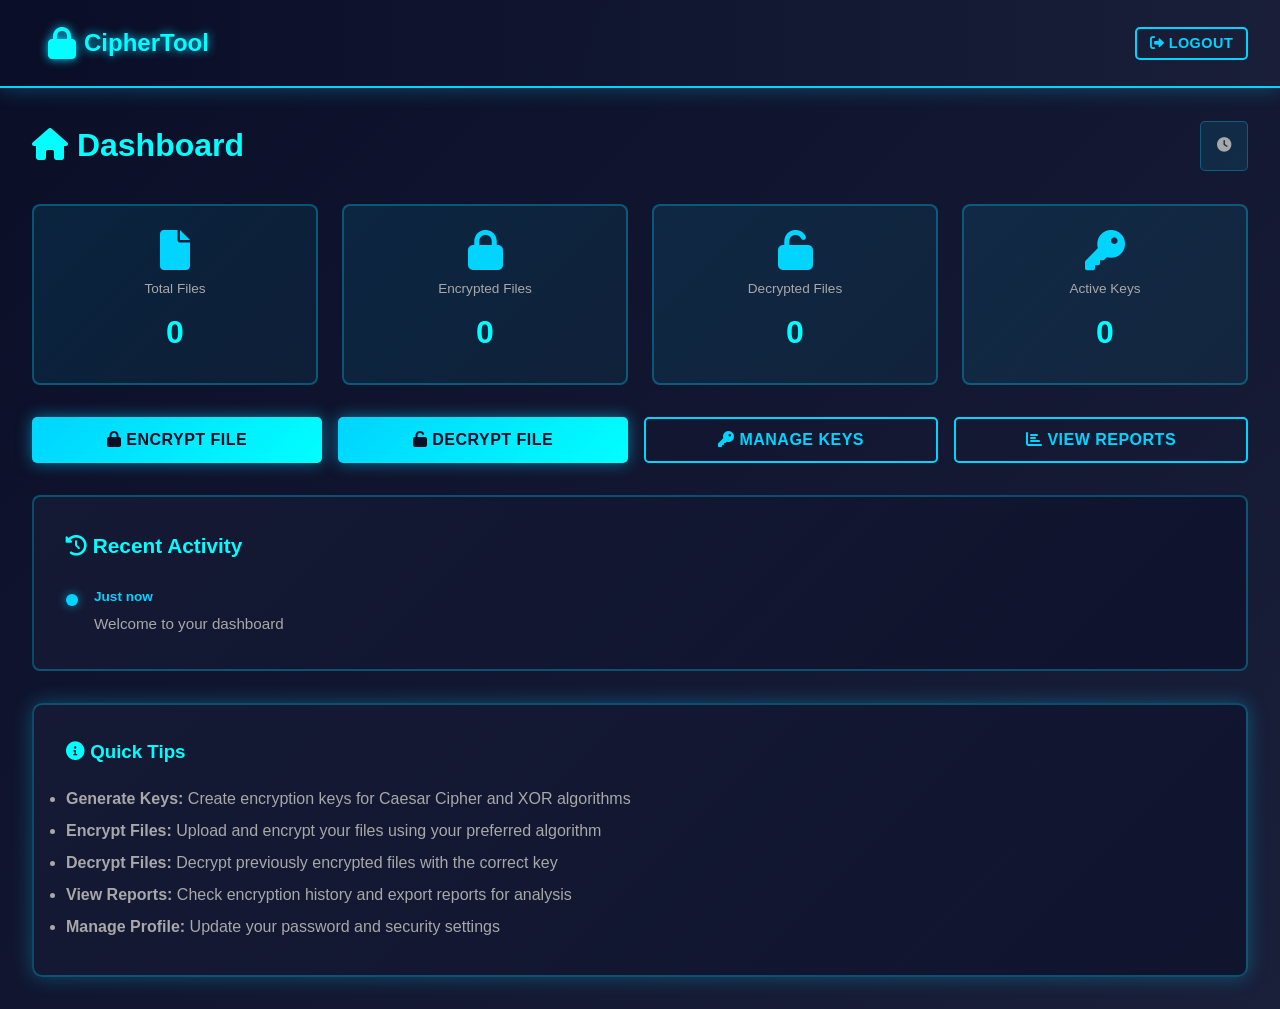
==== frontend/dashboard.html @ 05b0167c "message" ====
<!DOCTYPE html>
<html lang="en">
<head>
    <meta charset="UTF-8">
    <meta name="viewport" content="width=device-width, initial-scale=1.0">
    <title>Dashboard - CipherTool</title>
    <link rel="stylesheet" href="css/style.css">
    <link rel="stylesheet" href="https://cdnjs.cloudflare.com/ajax/libs/font-awesome/6.0.0/css/all.min.css">
    <style>
        .dashboard-wrapper {
            display: flex;
            min-height: calc(100vh - 60px);
        }

        .sidebar {
            position: relative;
            top: 0;
            width: 250px;
            height: auto;
            min-height: 100vh;
        }

        main {
            flex: 1;
            padding: 2rem;
        }

        .dashboard-header {
            display: flex;
            justify-content: space-between;
            align-items: center;
            margin-bottom: 2rem;
        }

        .dashboard-title {
            color: #00ffff;
            font-size: 2rem;
            font-weight: 700;
        }

        .user-info {
            background: rgba(0, 212, 255, 0.1);
            border: 1px solid rgba(0, 212, 255, 0.3);
            border-radius: 5px;
            padding: 0.75rem 1rem;
            color: #a8a8a8;
            font-size: 0.9rem;
        }

        .stats-grid {
            display: grid;
            grid-template-columns: repeat(auto-fit, minmax(200px, 1fr));
            gap: 1.5rem;
            margin-bottom: 2rem;
            animation: fadeInUp 0.8s ease-out;
        }

        @keyframes fadeInUp {
            from { opacity: 0; transform: translateY(30px); }
            to { opacity: 1; transform: translateY(0); }
        }

        .stat-card {
            background: linear-gradient(135deg, rgba(0, 212, 255, 0.1) 0%, rgba(0, 255, 255, 0.05) 100%);
            border: 2px solid rgba(0, 212, 255, 0.3);
            border-radius: 8px;
            padding: 1.5rem;
            text-align: center;
            transition: all 0.4s cubic-bezier(0.4, 0, 0.2, 1);
        }

        .stat-card:hover {
            transform: translateY(-8px);
            box-shadow: 0 0 30px rgba(0, 212, 255, 0.5);
            border-color: #00ffff;
            background: linear-gradient(135deg, rgba(0, 212, 255, 0.2) 0%, rgba(0, 255, 255, 0.1) 100%);
        }

        .stat-icon {
            font-size: 2.5rem;
            color: #00d4ff;
            margin-bottom: 0.5rem;
        }

        .stat-label {
            color: #a8a8a8;
            font-size: 0.85rem;
            margin-bottom: 0.5rem;
        }

        .stat-value {
            color: #00ffff;
            font-size: 2rem;
            font-weight: bold;
        }

        .action-buttons {
            display: flex;
            gap: 1rem;
            margin-bottom: 2rem;
            flex-wrap: wrap;
        }

        .action-buttons .btn {
            flex: 1;
            min-width: 150px;
        }

        .timeline {
            background: linear-gradient(135deg, rgba(26, 31, 58, 0.6) 0%, rgba(10, 14, 39, 0.6) 100%);
            border: 2px solid rgba(0, 212, 255, 0.3);
            border-radius: 8px;
            padding: 2rem;
            margin-bottom: 2rem;
        }

        .timeline-title {
            color: #00ffff;
            font-size: 1.3rem;
            margin-bottom: 1.5rem;
            font-weight: 600;
        }

        .timeline-item {
            display: flex;
            gap: 1rem;
            margin-bottom: 1.5rem;
            padding-bottom: 1.5rem;
            border-bottom: 1px solid rgba(0, 212, 255, 0.2);
        }

        .timeline-item:last-child {
            border-bottom: none;
            margin-bottom: 0;
            padding-bottom: 0;
        }

        .timeline-dot {
            width: 12px;
            height: 12px;
            border-radius: 50%;
            background: #00d4ff;
            margin-top: 0.5rem;
            flex-shrink: 0;
            box-shadow: 0 0 10px rgba(0, 212, 255, 0.6);
        }

        .timeline-content {
            flex: 1;
        }

        .timeline-time {
            color: #00d4ff;
            font-size: 0.85rem;
            font-weight: 600;
        }

        .timeline-text {
            color: #a8a8a8;
            font-size: 0.95rem;
            margin-top: 0.3rem;
        }

        .hamburger {
            display: none;
            background: none;
            border: none;
            color: #00d4ff;
            font-size: 1.5rem;
            cursor: pointer;
        }

        @media (max-width: 768px) {
            .dashboard-wrapper {
                flex-direction: column;
            }

            .sidebar {
                width: 100%;
                border: none;
                border-bottom: 2px solid var(--accent-blue);
            }

            .hamburger {
                display: block;
            }

            main {
                padding: 1rem;
            }

            .stats-grid {
                grid-template-columns: 1fr 1fr;
            }

            .action-buttons {
                flex-direction: column;
            }

            .action-buttons .btn {
                width: 100%;
            }
        }
    </style>
</head>
<body>
    <header>
        <div class="header-content">
            <div class="logo" onclick="goHome()" title="Go to Dashboard" style="cursor: pointer;">
                <i class="fas fa-lock logo-icon"></i>
                <span>CipherTool</span>
            </div>
            <nav>
                <span id="userDisplay" style="color: #00d4ff;"></span>
                <button onclick="logout()" class="btn btn-secondary" style="font-size: 0.9rem; padding: 0.4rem 0.8rem;">
                    <i class="fas fa-sign-out-alt"></i> Logout
                </button>
            </nav>
        </div>
    </header>

    <div class="dashboard-wrapper">
        
        <aside class="sidebar">
            <ul class="sidebar-nav">
                <li><a href="dashboard.html" class="active"><i class="fas fa-chart-line"></i> Dashboard</a></li>
                <li><a href="encrypt.html"><i class="fas fa-lock"></i> Encrypt File</a></li>
                <li><a href="decrypt.html"><i class="fas fa-unlock"></i> Decrypt File</a></li>
                <li><a href="keys.html"><i class="fas fa-key"></i> Key Management</a></li>
                <li><a href="reports.html"><i class="fas fa-file-alt"></i> Reports</a></li>
                <li><a href="profile.html"><i class="fas fa-user"></i> Profile</a></li>
            </ul>
        </aside>

        <main>
            <div class="dashboard-header">
                <h1 class="dashboard-title"><i class="fas fa-home"></i> Dashboard</h1>
                <div class="user-info">
                    <i class="fas fa-clock"></i> <span id="currentTime"></span>
                </div>
            </div>

            
            <div class="stats-grid">
                <div class="stat-card">
                    <i class="fas fa-file stat-icon"></i>
                    <div class="stat-label">Total Files</div>
                    <div class="stat-value" id="totalFiles">0</div>
                </div>

                <div class="stat-card">
                    <i class="fas fa-lock stat-icon"></i>
                    <div class="stat-label">Encrypted Files</div>
                    <div class="stat-value" id="encryptedFiles">0</div>
                </div>

                <div class="stat-card">
                    <i class="fas fa-unlock stat-icon"></i>
                    <div class="stat-label">Decrypted Files</div>
                    <div class="stat-value" id="decryptedFiles">0</div>
                </div>

                <div class="stat-card">
                    <i class="fas fa-key stat-icon"></i>
                    <div class="stat-label">Active Keys</div>
                    <div class="stat-value" id="activeKeys">0</div>
                </div>
            </div>

            
            <div class="action-buttons">
                <button onclick="navigateTo('encrypt')" class="btn btn-primary">
                    <i class="fas fa-lock"></i> Encrypt File
                </button>
                <button onclick="navigateTo('decrypt')" class="btn btn-primary">
                    <i class="fas fa-unlock"></i> Decrypt File
                </button>
                <button onclick="navigateTo('keys')" class="btn btn-secondary">
                    <i class="fas fa-key"></i> Manage Keys
                </button>
                <button onclick="navigateTo('reports')" class="btn btn-secondary">
                    <i class="fas fa-chart-bar"></i> View Reports
                </button>
            </div>

            
            <div class="timeline">
                <h3 class="timeline-title"><i class="fas fa-history"></i> Recent Activity</h3>
                <div id="activityTimeline">
                    <div class="timeline-item">
                        <div class="timeline-dot"></div>
                        <div class="timeline-content">
                            <div class="timeline-time">Just now</div>
                            <div class="timeline-text">Welcome to your dashboard</div>
                        </div>
                    </div>
                </div>
            </div>

            
            <div class="container">
                <h3 style="color: #00ffff; margin-bottom: 1rem;">
                    <i class="fas fa-info-circle"></i> Quick Tips
                </h3>
                <ul style="color: #a8a8a8; line-height: 2;">
                    <li><strong>Generate Keys:</strong> Create encryption keys for Caesar Cipher and XOR algorithms</li>
                    <li><strong>Encrypt Files:</strong> Upload and encrypt your files using your preferred algorithm</li>
                    <li><strong>Decrypt Files:</strong> Decrypt previously encrypted files with the correct key</li>
                    <li><strong>View Reports:</strong> Check encryption history and export reports for analysis</li>
                    <li><strong>Manage Profile:</strong> Update your password and security settings</li>
                </ul>
            </div>
        </main>
    </div>

    <div id="alertContainer"></div>
    <script src="js/app.js"></script>
    <script>
        if (!isAuthenticated()) {
            window.location.href = 'login.html';
        }

        function updateTime() {
        function updateTime() {
            const now = new Date();
            document.getElementById('currentTime').textContent = now.toLocaleTimeString();
        }
        setInterval(updateTime, 1000);
        updateTime();

        async function loadDashboard() {
            try {
                const keys = await getAllKeys();
                document.getElementById('activeKeys').textContent = keys.length || 0;

                
                document.getElementById('totalFiles').textContent = Math.floor(Math.random() * 50) + 1;
                document.getElementById('encryptedFiles').textContent = Math.floor(Math.random() * 30);
                document.getElementById('decryptedFiles').textContent = Math.floor(Math.random() * 20);
            } catch (error) {
                console.error('Dashboard load error:', error);
            }
        }

        loadDashboard();
    </script>
</body>
</html>
---- frontend/css/style.css ----
@keyframes fadeInDown {
    from {
        opacity: 0;
        transform: translateY(-30px);
    }
    to {
        opacity: 1;
        transform: translateY(0);
    }
}

@keyframes fadeInUp {
    from {
        opacity: 0;
        transform: translateY(30px);
    }
    to {
        opacity: 1;
        transform: translateY(0);
    }
}

@keyframes slideInLeft {
    from {
        opacity: 0;
        transform: translateX(-30px);
    }
    to {
        opacity: 1;
        transform: translateX(0);
    }
}

@keyframes glowPulse {
    0% { box-shadow: 0 0 20px rgba(0, 212, 255, 0.3); }
    50% { box-shadow: 0 0 40px rgba(0, 212, 255, 0.6); }
    100% { box-shadow: 0 0 20px rgba(0, 212, 255, 0.3); }
}

@keyframes shimmer {
    0% { background-position: -1000px 0; }
    100% { background-position: 1000px 0; }
}

@keyframes rotate {
    from { transform: rotate(0deg); }
    to { transform: rotate(360deg); }
}

:root {
    --primary-dark: #0a0e27;
    --secondary-dark: #1a1f3a;
    --accent-blue: #00d4ff;
    --accent-neon: #00ffff;
    --danger: #ff006e;
    --success: #00ff00;
    --warning: #ffa500;
    --text-primary: #ffffff;
    --text-secondary: #a8a8a8;
    --border-color: #00d4ff;
    --shadow: 0 0 20px rgba(0, 212, 255, 0.3);
}

* {
    margin: 0;
    padding: 0;
    box-sizing: border-box;
}

body {
    font-family: 'Segoe UI', Tahoma, Geneva, Verdana, sans-serif;
    background: linear-gradient(135deg, var(--primary-dark) 0%, var(--secondary-dark) 100%);
    color: var(--text-primary);
    line-height: 1.6;
    overflow-x: hidden;
    animation: fadeInDown 0.6s ease-out;
}


header {
    background: linear-gradient(90deg, rgba(10, 14, 39, 0.95) 0%, rgba(26, 31, 58, 0.95) 100%);
    border-bottom: 2px solid var(--accent-blue);
    padding: 1rem 2rem;
    position: sticky;
    top: 0;
    z-index: 1000;
    box-shadow: var(--shadow);
}

.header-content {
    display: flex;
    justify-content: space-between;
    align-items: center;
    max-width: 1400px;
    margin: 0 auto;
}

.logo {
    display: flex;
    align-items: center;
    gap: 0.5rem;
    font-size: 1.5rem;
    font-weight: bold;
    color: var(--accent-neon);
    text-shadow: 0 0 10px var(--accent-blue);
    cursor: pointer;
    transition: all 0.3s ease;
    padding: 0.5rem 1rem;
    border-radius: 5px;
}

.logo:hover {
    transform: scale(1.05);
    box-shadow: 0 0 20px rgba(0, 255, 255, 0.5);
}

.logo-icon {
    font-size: 2rem;
    animation: glowPulse 2s ease-in-out infinite;
}

nav {
    display: flex;
    gap: 2rem;
    align-items: center;
}

nav a, nav button {
    color: var(--text-secondary);
    text-decoration: none;
    transition: all 0.3s ease;
    font-size: 0.95rem;
    border: none;
    background: none;
    cursor: pointer;
    padding: 0.5rem 1rem;
}

nav a:hover, nav button:hover {
    color: var(--accent-neon);
    text-shadow: 0 0 10px var(--accent-blue);
}


.sidebar {
    position: fixed;
    left: 0;
    top: 60px;
    width: 250px;
    height: calc(100vh - 60px);
    background: linear-gradient(180deg, rgba(26, 31, 58, 0.98) 0%, rgba(10, 14, 39, 0.98) 100%);
    border-right: 2px solid var(--accent-blue);
    overflow-y: auto;
    box-shadow: var(--shadow);
    display: none;
}

.sidebar.active {
    display: block;
}

.sidebar-nav {
    list-style: none;
    padding: 1rem 0;
}

.sidebar-nav li {
    border-bottom: 1px solid rgba(0, 212, 255, 0.1);
}

.sidebar-nav a {
    display: flex;
    align-items: center;
    gap: 1rem;
    padding: 1rem 1.5rem;
    color: var(--text-secondary);
    text-decoration: none;
    transition: all 0.3s ease;
}

.sidebar-nav a:hover,
.sidebar-nav a.active {
    background: rgba(0, 212, 255, 0.1);
    color: var(--accent-neon);
    border-left: 3px solid var(--accent-blue);
    padding-left: 1.2rem;
}


main {
    padding: 2rem;
    max-width: 1400px;
    margin: 0 auto;
    min-height: calc(100vh - 60px);
}

.container {
    background: linear-gradient(135deg, rgba(26, 31, 58, 0.6) 0%, rgba(10, 14, 39, 0.6) 100%);
    border: 2px solid rgba(0, 212, 255, 0.3);
    border-radius: 10px;
    padding: 2rem;
    box-shadow: var(--shadow);
}


.card {
    background: linear-gradient(135deg, rgba(26, 31, 58, 0.5) 0%, rgba(10, 14, 39, 0.5) 100%);
    border: 1px solid rgba(0, 212, 255, 0.3);
    border-radius: 8px;
    padding: 1.5rem;
    transition: all 0.4s cubic-bezier(0.4, 0, 0.2, 1);
    margin-bottom: 1rem;
    animation: fadeInUp 0.6s ease-out;
}

.card:hover {
    transform: translateY(-8px);
    box-shadow: 0 0 30px rgba(0, 212, 255, 0.5);
    border-color: var(--accent-neon);
    background: linear-gradient(135deg, rgba(26, 31, 58, 0.8) 0%, rgba(10, 14, 39, 0.8) 100%);
}

.card-title {
    color: var(--accent-neon);
    font-size: 1.2rem;
    font-weight: 600;
    margin-bottom: 0.5rem;
}

.card-value {
    font-size: 2rem;
    font-weight: bold;
    color: var(--accent-blue);
    margin: 0.5rem 0;
}


form {
    display: flex;
    flex-direction: column;
    gap: 1rem;
}

.form-group {
    display: flex;
    flex-direction: column;
}

label {
    color: var(--text-secondary);
    font-size: 0.9rem;
    margin-bottom: 0.5rem;
    font-weight: 500;
}

input, textarea, select {
    padding: 0.75rem;
    background: rgba(0, 212, 255, 0.05);
    border: 2px solid rgba(0, 212, 255, 0.3);
    border-radius: 5px;
    color: var(--text-primary);
    font-family: inherit;
    font-size: 1rem;
    transition: all 0.3s ease;
}

input:focus, textarea:focus, select:focus {
    outline: none;
    border-color: var(--accent-neon);
    box-shadow: 0 0 10px rgba(0, 255, 255, 0.3);
    background: rgba(0, 212, 255, 0.1);
}

input::placeholder {
    color: var(--text-secondary);
}

textarea {
    resize: vertical;
    min-height: 100px;
}


.btn {
    padding: 0.75rem 1.5rem;
    border: none;
    border-radius: 5px;
    font-size: 1rem;
    font-weight: 600;
    cursor: pointer;
    transition: all 0.3s ease;
    text-decoration: none;
    display: inline-block;
    text-align: center;
    text-transform: uppercase;
    letter-spacing: 0.5px;
}

.btn-primary {
    background: linear-gradient(135deg, #00d4ff 0%, #00ffff 100%);
    color: var(--primary-dark);
    box-shadow: 0 0 15px rgba(0, 212, 255, 0.5);
}

.btn-primary:hover {
    transform: translateY(-3px);
    box-shadow: 0 0 25px rgba(0, 212, 255, 0.8);
}

.btn-secondary {
    background: transparent;
    color: var(--accent-blue);
    border: 2px solid var(--accent-blue);
}

.btn-secondary:hover {
    background: rgba(0, 212, 255, 0.1);
    box-shadow: 0 0 15px rgba(0, 212, 255, 0.5);
}

.btn-danger {
    background: linear-gradient(135deg, #ff006e 0%, #ff1493 100%);
    color: white;
}

.btn-danger:hover {
    transform: translateY(-3px);
    box-shadow: 0 0 15px rgba(255, 0, 110, 0.5);
}

.btn-success {
    background: linear-gradient(135deg, #00ff00 0%, #00dd00 100%);
    color: var(--primary-dark);
}

.btn-success:hover {
    transform: translateY(-3px);
    box-shadow: 0 0 15px rgba(0, 255, 0, 0.5);
}

.btn:disabled {
    opacity: 0.5;
    cursor: not-allowed;
}


table {
    width: 100%;
    border-collapse: collapse;
    margin-top: 1rem;
}

th {
    background: rgba(0, 212, 255, 0.1);
    color: var(--accent-neon);
    padding: 1rem;
    text-align: left;
    border-bottom: 2px solid var(--accent-blue);
    font-weight: 600;
}

td {
    padding: 1rem;
    border-bottom: 1px solid rgba(0, 212, 255, 0.2);
}

tr:hover {
    background: rgba(0, 212, 255, 0.05);
}


@keyframes glow {
    0%, 100% { box-shadow: 0 0 20px rgba(0, 212, 255, 0.3); }
    50% { box-shadow: 0 0 40px rgba(0, 212, 255, 0.6); }
}

@keyframes pulse {
    0%, 100% { opacity: 1; }
    50% { opacity: 0.7; }
}

@keyframes slideIn {
    from {
        opacity: 0;
        transform: translateY(20px);
    }
    to {
        opacity: 1;
        transform: translateY(0);
    }
}

.animate-glow {
    animation: glow 2s ease-in-out infinite;
}

.animate-pulse {
    animation: pulse 2s ease-in-out infinite;
}

.animate-slide-in {
    animation: slideIn 0.3s ease-out;
}


.alert {
    padding: 1rem;
    border-radius: 5px;
    margin-bottom: 1rem;
    border-left: 4px solid;
}

.alert-success {
    background: rgba(0, 255, 0, 0.1);
    color: var(--success);
    border-left-color: var(--success);
}

.alert-error {
    background: rgba(255, 0, 110, 0.1);
    color: var(--danger);
    border-left-color: var(--danger);
}

.alert-warning {
    background: rgba(255, 165, 0, 0.1);
    color: var(--warning);
    border-left-color: var(--warning);
}

.alert-info {
    background: rgba(0, 212, 255, 0.1);
    color: var(--accent-blue);
    border-left-color: var(--accent-blue);
}


.modal {
    display: none;
    position: fixed;
    z-index: 2000;
    left: 0;
    top: 0;
    width: 100%;
    height: 100%;
    background: rgba(0, 0, 0, 0.7);
    align-items: center;
    justify-content: center;
}

.modal.active {
    display: flex;
}

.modal-content {
    background: linear-gradient(135deg, #1a1f3a 0%, #0a0e27 100%);
    border: 2px solid var(--accent-blue);
    border-radius: 10px;
    padding: 2rem;
    max-width: 500px;
    width: 90%;
    box-shadow: 0 0 50px rgba(0, 212, 255, 0.5);
    animation: slideIn 0.3s ease-out;
}

.modal-header {
    display: flex;
    justify-content: space-between;
    align-items: center;
    margin-bottom: 1rem;
    border-bottom: 1px solid rgba(0, 212, 255, 0.3);
    padding-bottom: 1rem;
}

.modal-title {
    font-size: 1.5rem;
    color: var(--accent-neon);
}

.modal-close {
    background: none;
    border: none;
    color: var(--text-secondary);
    font-size: 1.5rem;
    cursor: pointer;
    transition: all 0.3s ease;
}

.modal-close:hover {
    color: var(--accent-blue);
    transform: rotate(90deg);
}


.progress-bar {
    width: 100%;
    height: 8px;
    background: rgba(0, 212, 255, 0.2);
    border-radius: 10px;
    overflow: hidden;
    margin: 1rem 0;
}

.progress-bar-fill {
    height: 100%;
    background: linear-gradient(90deg, #00d4ff 0%, #00ffff 100%);
    width: 0%;
    transition: width 0.3s ease;
    box-shadow: 0 0 10px rgba(0, 212, 255, 0.6);
}


@media (max-width: 768px) {
    .sidebar {
        width: 100%;
        height: auto;
        position: relative;
        top: 0;
        border: none;
        border-top: 2px solid var(--accent-blue);
    }

    main {
        padding: 1rem;
    }

    nav {
        gap: 1rem;
    }

    .card-value {
        font-size: 1.5rem;
    }

    .modal-content {
        width: 95%;
        padding: 1rem;
    }
}


.text-center { text-align: center; }
.mt-1 { margin-top: 0.5rem; }
.mt-2 { margin-top: 1rem; }
.mt-3 { margin-top: 1.5rem; }
.mb-1 { margin-bottom: 0.5rem; }
.mb-2 { margin-bottom: 1rem; }
.mb-3 { margin-bottom: 1.5rem; }
.gap-1 { gap: 0.5rem; }
.gap-2 { gap: 1rem; }
.gap-3 { gap: 1.5rem; }
.flex { display: flex; }
.flex-center { display: flex; align-items: center; justify-content: center; }
.flex-between { display: flex; align-items: center; justify-content: space-between; }




input:focus, textarea:focus, select:focus {
    animation: inputGlow 0.4s ease;
}

@keyframes inputGlow {
    0% {
        box-shadow: 0 0 5px rgba(0, 212, 255, 0.2);
    }
    50% {
        box-shadow: 0 0 20px rgba(0, 212, 255, 0.5);
    }
    100% {
        box-shadow: 0 0 10px rgba(0, 255, 255, 0.3);
    }
}


.btn:active {
    transform: scale(0.98);
}


@keyframes spin {
    from { transform: rotate(0deg); }
    to { transform: rotate(360deg); }
}

.spinner {
    display: inline-block;
    width: 20px;
    height: 20px;
    border: 3px solid rgba(0, 212, 255, 0.3);
    border-radius: 50%;
    border-top-color: #00ffff;
    animation: spin 0.8s linear infinite;
}


@keyframes pageSlideIn {
    from {
        opacity: 0;
        transform: translateY(20px);
    }
    to {
        opacity: 1;
        transform: translateY(0);
    }
}

main {
    animation: pageSlideIn 0.5s ease-out;
}


.btn:hover, .card:hover, a:hover {
    transition: all 0.3s cubic-bezier(0.4, 0, 0.2, 1);
}


::-webkit-scrollbar {
    width: 10px;
}

::-webkit-scrollbar-track {
    background: rgba(0, 212, 255, 0.05);
}

::-webkit-scrollbar-thumb {
    background: rgba(0, 212, 255, 0.3);
    border-radius: 5px;
    transition: background 0.3s ease;
}

::-webkit-scrollbar-thumb:hover {
    background: rgba(0, 212, 255, 0.6);
}
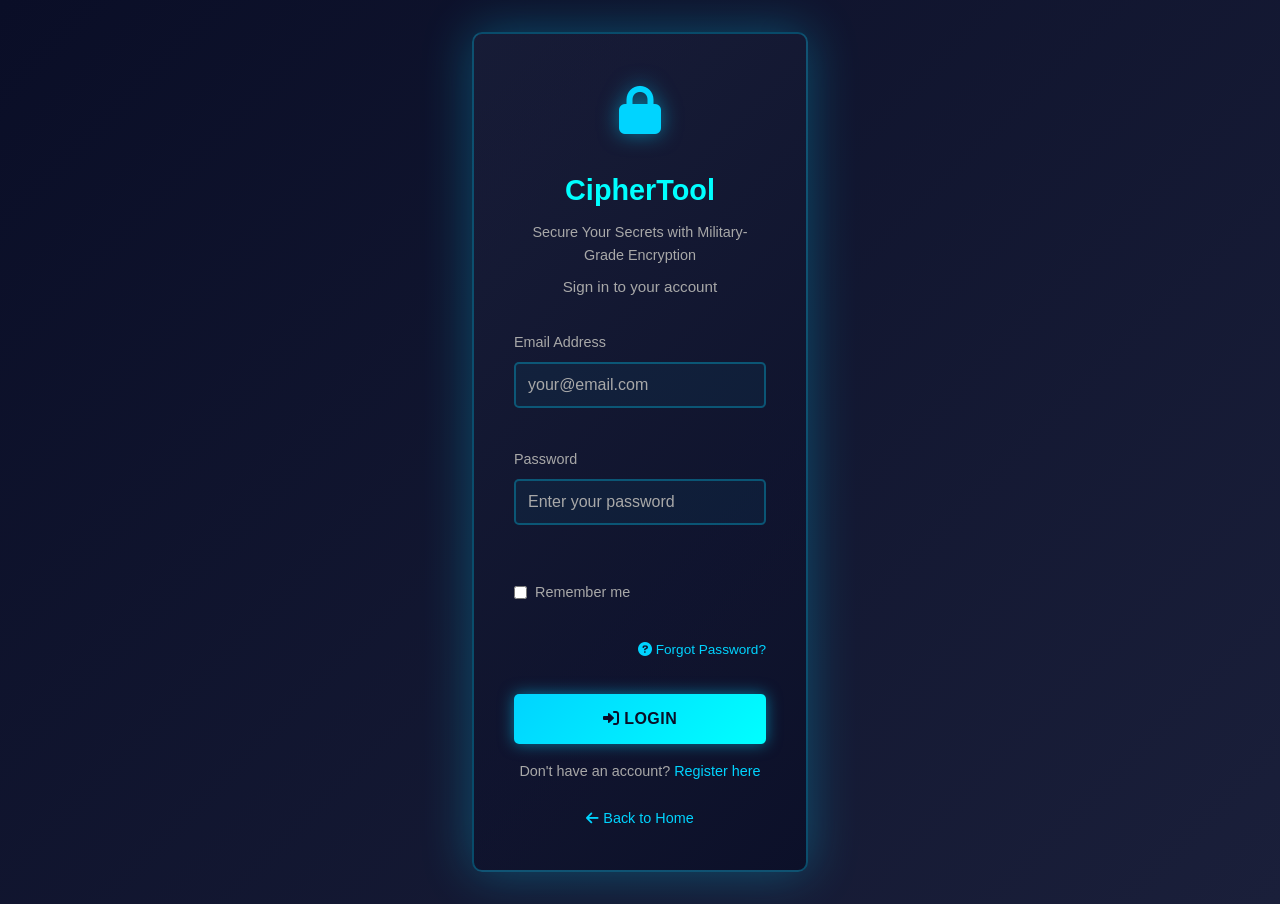
==== commit b3132aba: "pushing code" ====
--- a/frontend/dashboard.html
+++ b/frontend/dashboard.html
@@ -321,7 +321,6 @@
         }
 
         function updateTime() {
-        function updateTime() {
             const now = new Date();
             document.getElementById('currentTime').textContent = now.toLocaleTimeString();
         }
@@ -330,19 +329,18 @@
 
         async function loadDashboard() {
             try {
-                const keys = await getAllKeys();
-                document.getElementById('activeKeys').textContent = keys.length || 0;
-
-                
-                document.getElementById('totalFiles').textContent = Math.floor(Math.random() * 50) + 1;
-                document.getElementById('encryptedFiles').textContent = Math.floor(Math.random() * 30);
-                document.getElementById('decryptedFiles').textContent = Math.floor(Math.random() * 20);
+                const stats = getDashboardStats();
+                document.getElementById('activeKeys').textContent = stats.activeKeys || 0;
+                document.getElementById('totalFiles').textContent = stats.totalFiles || 0;
+                document.getElementById('encryptedFiles').textContent = stats.encryptedFiles || 0;
+                document.getElementById('decryptedFiles').textContent = stats.decryptedFiles || 0;
             } catch (error) {
                 console.error('Dashboard load error:', error);
             }
         }
 
         loadDashboard();
+        setInterval(loadDashboard, 5000);
     </script>
 </body>
 </html>
